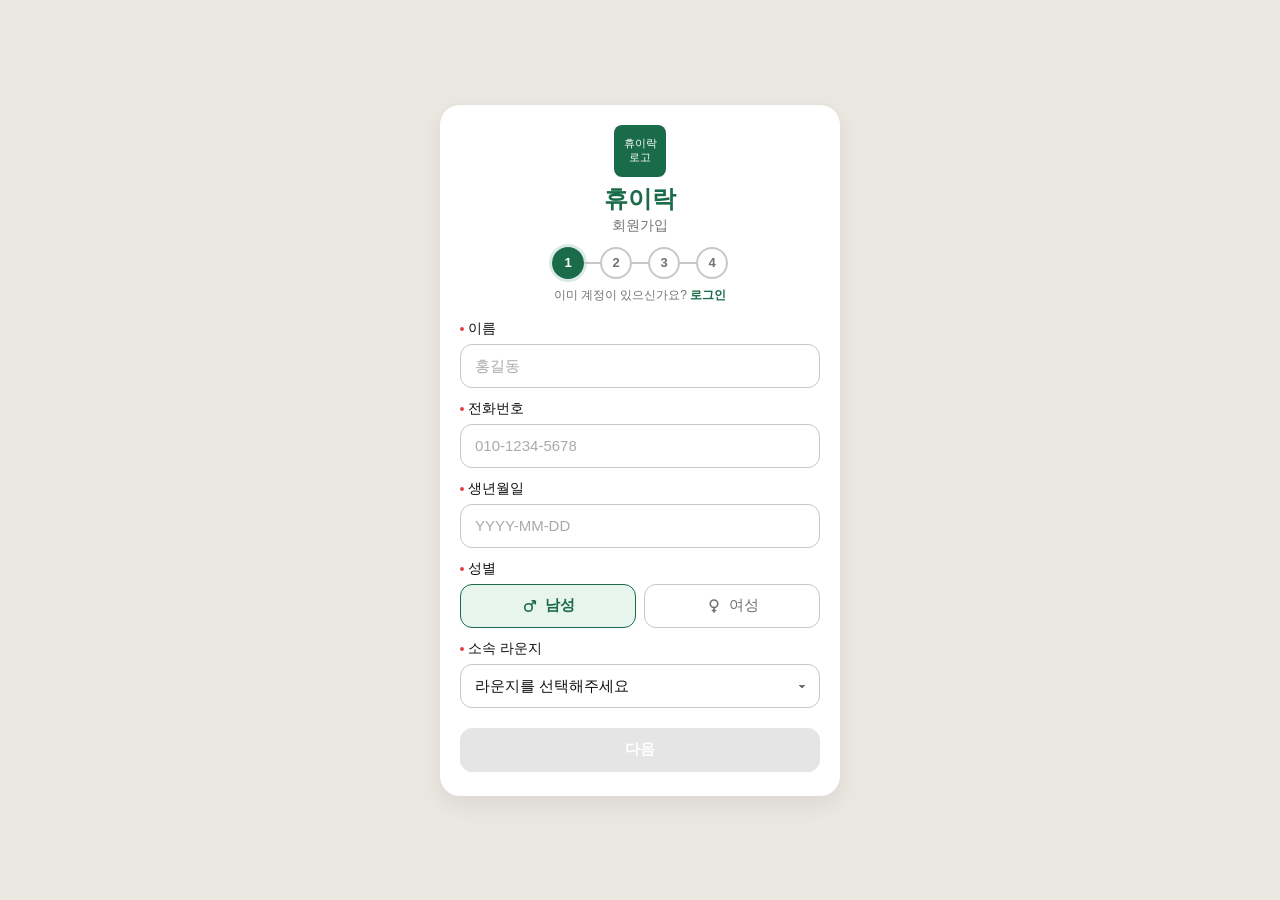
==== index.html @ cb71f847 "회원가입" ====
<!DOCTYPE html>
<html lang="ko">
<head>
<meta charset="UTF-8">
<meta name="viewport" content="width=device-width, initial-scale=1.0">
<title>휴이락 - 회원가입</title>
<link rel="stylesheet" href="style.css">
</head>
<body>

<div class="page">
  <div class="card">

    <!-- ===================== STEP 1 ===================== -->
    <section class="step" id="step-1" data-step="1">
      <header class="header">
        <div class="logo">휴이락<br>로고</div>
        <h1 class="title">휴이락</h1>
        <p class="subtitle">회원가입</p>

        <div class="stepper" role="list" aria-label="가입 진행 단계">
          <div class="stepper-node active" data-node="1" role="listitem">
            <span class="circle">1</span>
          </div>
          <div class="stepper-line"></div>
          <div class="stepper-node" data-node="2" role="listitem">
            <span class="circle">2</span>
          </div>
          <div class="stepper-line"></div>
          <div class="stepper-node" data-node="3" role="listitem">
            <span class="circle">3</span>
          </div>
          <div class="stepper-line"></div>
          <div class="stepper-node" data-node="4" role="listitem">
            <span class="circle">4</span>
          </div>
        </div>

        <p class="login-hint">이미 계정이 있으신가요? <a href="#" class="link">로그인</a></p>
      </header>

      <div class="body">
        <div class="field">
          <label class="field-label" for="input-name"><span class="dot"></span>이름</label>
          <input type="text" id="input-name" class="text-input" placeholder="홍길동" autocomplete="name">
          <p class="field-error" id="error-name" hidden>이름을 입력해주세요</p>
        </div>

        <div class="field">
          <label class="field-label" for="input-phone"><span class="dot"></span>전화번호</label>
          <input type="tel" id="input-phone" class="text-input" placeholder="010-1234-5678" inputmode="numeric" autocomplete="tel" maxlength="13">
          <p class="field-error" id="error-phone" hidden>올바른 전화번호를 입력해주세요</p>
        </div>

        <div class="field">
          <label class="field-label" for="input-birth"><span class="dot"></span>생년월일</label>
          <input type="text" id="input-birth" class="text-input" placeholder="YYYY-MM-DD" inputmode="numeric" autocomplete="bday" maxlength="10">
          <p class="field-error" id="error-birth" hidden>생년월일 8자리를 입력해주세요</p>
        </div>

        <div class="field">
          <label class="field-label"><span class="dot"></span>성별</label>
          <div class="gender-select" role="radiogroup" aria-label="성별">
            <button type="button" id="gender-male" class="gender-btn active" data-gender="male" role="radio" aria-checked="true">
              <svg class="gender-icon" viewBox="0 0 24 24" fill="none" stroke="currentColor" stroke-width="2.2"><circle cx="10" cy="14" r="5"/><path d="M19 5L13.5 10.5M19 5H14M19 5V10"/></svg>
              <span>남성</span>
            </button>
            <button type="button" id="gender-female" class="gender-btn" data-gender="female" role="radio" aria-checked="false">
              <svg class="gender-icon" viewBox="0 0 24 24" fill="none" stroke="currentColor" stroke-width="2.2"><circle cx="12" cy="9" r="5"/><path d="M12 14v7M9 18h6"/></svg>
              <span>여성</span>
            </button>
          </div>
        </div>

        <div class="field">
          <label class="field-label" for="input-lounge"><span class="dot"></span>소속 라운지</label>
          <div class="select-wrap">
            <select id="input-lounge" class="select-input">
              <option value="" selected disabled>라운지를 선택해주세요</option>
              <option value="gangnam">강남 라운지</option>
              <option value="hongdae">홍대 라운지</option>
              <option value="bundang">분당 라운지</option>
              <option value="none">소속 라운지 없음</option>
            </select>
            <span class="select-chevron" aria-hidden="true">▾</span>
          </div>
          <p class="field-error" id="error-lounge" hidden>라운지를 선택해주세요</p>
        </div>
      </div>

      <footer class="footer">
        <button type="button" class="btn btn-primary btn-full" id="next-1" disabled>다음</button>
      </footer>
    </section>

    <!-- ===================== STEP 2 ===================== -->
    <section class="step hidden" id="step-2" data-step="2">
      <header class="header">
        <div class="stepper" role="list" aria-label="가입 진행 단계">
          <div class="stepper-node done" data-node="1" role="listitem"><span class="circle check"><svg viewBox="0 0 24 24" fill="none" stroke="currentColor" stroke-width="3"><polyline points="20 6 9 17 4 12"/></svg></span></div>
          <div class="stepper-line done"></div>
          <div class="stepper-node active" data-node="2" role="listitem"><span class="circle">2</span></div>
          <div class="stepper-line"></div>
          <div class="stepper-node" data-node="3" role="listitem"><span class="circle">3</span></div>
          <div class="stepper-line"></div>
          <div class="stepper-node" data-node="4" role="listitem"><span class="circle">4</span></div>
        </div>
        <p class="hint-text">입력하면 더 정확한 운동을 추천받을 수 있어요.<br>나중에 수정할 수 있어요.</p>
      </header>

      <div class="body">
        <div class="row-2col">
          <div class="field">
            <label class="field-label" for="input-height">키</label>
            <div class="text-input dashed"><input type="number" id="input-height" placeholder="0" class="bare-input" inputmode="numeric"><span class="unit">cm</span></div>
          </div>
          <div class="field">
            <label class="field-label" for="input-weight">체중</label>
            <div class="text-input dashed"><input type="number" id="input-weight" placeholder="0" class="bare-input" inputmode="numeric"><span class="unit">kg</span></div>
          </div>
        </div>

        <div class="field">
          <label class="field-label">주요 불편 부위 <span class="muted-inline">(복수 선택)</span></label>
          <div class="pill-grid" id="trouble-select" role="group" aria-label="주요 불편 부위">
            <button type="button" class="pill" data-value="waist" aria-pressed="false">허리</button>
            <button type="button" class="pill" data-value="knee" aria-pressed="false">무릎</button>
            <button type="button" class="pill" data-value="shoulder" aria-pressed="false">어깨</button>
            <button type="button" class="pill" data-value="neck" aria-pressed="false">목</button>
            <button type="button" class="pill" data-value="ankle" aria-pressed="false">발목</button>
            <button type="button" class="pill" data-value="pelvis" aria-pressed="false">골반</button>
            <button type="button" class="pill" data-value="other" aria-pressed="false">그 외</button>
            <button type="button" class="pill" data-value="none" aria-pressed="false">없음</button>
          </div>
        </div>

        <div class="field">
          <label class="field-label">운동 경험</label>
          <div class="option-list" id="movement-select" role="radiogroup" aria-label="운동 경험">
            <button type="button" class="option-row active" data-value="almost-none" role="radio" aria-checked="true">
              <span class="radio-mark" aria-hidden="true"><svg viewBox="0 0 24 24" fill="none" stroke="currentColor" stroke-width="3"><polyline points="20 6 9 17 4 12"/></svg></span> 거의 없어요
            </button>
            <button type="button" class="option-row" data-value="sometime" role="radio" aria-checked="false">
              <span class="radio-dot" aria-hidden="true"></span> 가끔 해요 (월 1~2회)
            </button>
            <button type="button" class="option-row" data-value="regular" role="radio" aria-checked="false">
              <span class="radio-dot" aria-hidden="true"></span> 규칙적으로 해요
            </button>
          </div>
        </div>
      </div>

      <footer class="footer footer-split">
        <button type="button" class="btn btn-outline" id="back-2">이전</button>
        <button type="button" class="btn btn-primary btn-grow" id="next-2">다음</button>
      </footer>
      <p class="skip-link" id="skip-2">
        <span class="link">건너뛰기</span> <span class="muted">(나중에 입력)</span>
      </p>
    </section>

    <!-- ===================== STEP 3 ===================== -->
    <section class="step hidden" id="step-3" data-step="3">
      <header class="header">
        <div class="stepper" role="list" aria-label="가입 진행 단계">
          <div class="stepper-node done" data-node="1" role="listitem"><span class="circle check"><svg viewBox="0 0 24 24" fill="none" stroke="currentColor" stroke-width="3"><polyline points="20 6 9 17 4 12"/></svg></span></div>
          <div class="stepper-line done"></div>
          <div class="stepper-node done" data-node="2" role="listitem"><span class="circle check"><svg viewBox="0 0 24 24" fill="none" stroke="currentColor" stroke-width="3"><polyline points="20 6 9 17 4 12"/></svg></span></div>
          <div class="stepper-line done"></div>
          <div class="stepper-node active" data-node="3" role="listitem"><span class="circle">3</span></div>
          <div class="stepper-line"></div>
          <div class="stepper-node" data-node="4" role="listitem"><span class="circle">4</span></div>
        </div>
      </header>

      <div class="body">
        <div class="field">
          <label class="field-label">약관 동의</label>

          <div class="agree-box">
            <label class="agree-all">
              <input type="checkbox" id="agree-all">
              <span class="checkbox-square">
                <svg viewBox="0 0 24 24" fill="none" stroke="currentColor" stroke-width="3.5"><polyline points="20 6 9 17 4 12"/></svg>
              </span>
              <span class="agree-text">전체 동의하기</span>
            </label>

            <div class="agree-list">
              <label class="agree-row">
                <input type="checkbox" class="agree-required" id="agree-service">
                <span class="checkbox-square">
                  <svg viewBox="0 0 24 24" fill="none" stroke="currentColor" stroke-width="3.5"><polyline points="20 6 9 17 4 12"/></svg>
                </span>
                <span class="agree-text"><span class="tag-req">[필수]</span> 서비스 이용약관</span>
                <span class="chevron" aria-hidden="true">›</span>
              </label>

              <label class="agree-row">
                <input type="checkbox" class="agree-required" id="agree-privacy">
                <span class="checkbox-square">
                  <svg viewBox="0 0 24 24" fill="none" stroke="currentColor" stroke-width="3.5"><polyline points="20 6 9 17 4 12"/></svg>
                </span>
                <span class="agree-text"><span class="tag-req">[필수]</span> 개인정보 수집·이용 동의</span>
                <span class="chevron" aria-hidden="true">›</span>
              </label>

              <label class="agree-row">
                <input type="checkbox" class="agree-required" id="agree-sensitive">
                <span class="checkbox-square">
                  <svg viewBox="0 0 24 24" fill="none" stroke="currentColor" stroke-width="3.5"><polyline points="20 6 9 17 4 12"/></svg>
                </span>
                <span class="agree-text"><span class="tag-req">[필수]</span> 민감정보 처리 동의</span>
                <span class="chevron" aria-hidden="true">›</span>
              </label>

              <label class="agree-row">
                <input type="checkbox" id="agree-marketing">
                <span class="checkbox-square">
                  <svg viewBox="0 0 24 24" fill="none" stroke="currentColor" stroke-width="3.5"><polyline points="20 6 9 17 4 12"/></svg>
                </span>
                <span class="agree-text"><span class="tag-opt">[선택]</span> 마케팅 알림 수신 동의</span>
                <span class="chevron" aria-hidden="true">›</span>
              </label>
            </div>
          </div>
        </div>

        <div class="notice notice-warning">
          <p class="notice-title">민감정보 안내</p>
          <p class="notice-body">신체 정보·건강 기록은 서비스 제공 목적으로만 사용되며 제3자에게 제공되지 않습니다</p>
        </div>
      </div>

      <footer class="footer footer-split">
        <button type="button" class="btn btn-outline" id="back-3">이전</button>
        <button type="button" class="btn btn-primary btn-grow" id="next-3" disabled>다음</button>
      </footer>
    </section>

    <!-- ===================== STEP 4 ===================== -->
    <section class="step hidden" id="step-4" data-step="4">
      <header class="header">
        <div class="stepper" role="list" aria-label="가입 진행 단계">
          <div class="stepper-node done" data-node="1" role="listitem"><span class="circle check"><svg viewBox="0 0 24 24" fill="none" stroke="currentColor" stroke-width="3"><polyline points="20 6 9 17 4 12"/></svg></span></div>
          <div class="stepper-line done"></div>
          <div class="stepper-node done" data-node="2" role="listitem"><span class="circle check"><svg viewBox="0 0 24 24" fill="none" stroke="currentColor" stroke-width="3"><polyline points="20 6 9 17 4 12"/></svg></span></div>
          <div class="stepper-line done"></div>
          <div class="stepper-node done" data-node="3" role="listitem"><span class="circle check"><svg viewBox="0 0 24 24" fill="none" stroke="currentColor" stroke-width="3"><polyline points="20 6 9 17 4 12"/></svg></span></div>
          <div class="stepper-line done"></div>
          <div class="stepper-node done" data-node="4" role="listitem"><span class="circle check"><svg viewBox="0 0 24 24" fill="none" stroke="currentColor" stroke-width="3"><polyline points="20 6 9 17 4 12"/></svg></span></div>
        </div>
      </header>

      <div class="body body-center">
        <div class="complete-icon" aria-hidden="true">
          <svg viewBox="0 0 24 24" fill="none" stroke="currentColor" stroke-width="2.5"><polyline points="20 6 9 17 4 12"/></svg>
        </div>
        <h2 class="complete-title">가입이 완료됐어요!</h2>
        <p class="complete-sub"><span id="complete-name">OOO</span>님, 환영합니다<br>지금 바로 첫 체크를 시작해볼까요?</p>
      </div>

      <footer class="footer">
        <button type="button" class="btn btn-primary btn-full" id="finish">첫 체크 시작하기</button>
      </footer>
    </section>

  </div>
</div>

<script src="script.js"></script>
</body>
</html>
---- style.css ----
:root {
  --primary: #1a6b4a;
  --primary-dark: #14523a;
  --female: #d85c8a;
  --female-dark: #b8436e;
  --female-light: #fdf0f5;
  --secondary: #2e9e6e;
  --outline: #c7c7c7;
  --txt: #727272;
  --light: #e8f4ee;
  --secondary-bg: #f3f3ee;
  --warning-bg: rgba(251, 191, 36, 0.15);
  --warning-border: #fbbf24;
  --warning-txt: #9e750e;
  --error: #d64545;
  --page-bg: #f5f4f0;
  --card-bg: #f5f4f0;
  --radius-input: 12px;
  --radius-box: 12px;
}

* { box-sizing: border-box; }

body {
  margin: 0;
  font-family: 'Apple SD Gothic Neo', 'Malgun Gothic', 'Noto Sans KR', -apple-system, sans-serif;
  background: var(--page-bg);
  color: #111;
  -webkit-font-smoothing: antialiased;
}

/* 반응형 레이아웃 설정 */
.page {
  min-height: 100vh;
  display: flex;
  justify-content: center;
  align-items: center;
  padding: 16px;
}

.card {
  width: 100%;
  max-width: 400px;
  background: var(--card-bg);
  padding: 20px 20px 24px;
  border-radius: 20px;
  transition: all 0.2s ease;
}

@media (min-width: 480px) {
  :root {
    --card-bg: #ffffff;
    --page-bg: #eae8e1;
  }
  .card {
    box-shadow: 0 8px 24px rgba(0, 0, 0, 0.08);
  }
}

.hidden { display: none; }

.step {
  animation: step-in 0.25s ease;
}

@keyframes step-in {
  from { opacity: 0; transform: translateY(6px); }
  to { opacity: 1; transform: translateY(0); }
}

@media (prefers-reduced-motion: reduce) {
  .step { animation: none; }
}

/* ---------- Header 컴팩트 수정 ---------- */
.header {
  text-align: center;
  padding-top: 0;
}

.logo {
  width: 52px;
  height: 52px;
  margin: 0 auto;
  background: var(--primary);
  border-radius: 8px;
  color: #fff;
  font-size: 11px;
  line-height: 1.2;
  display: flex;
  align-items: center;
  justify-content: center;
}

.title {
  color: var(--primary);
  font-size: 24px;
  font-weight: 800;
  margin: 6px 0 2px;
}

.subtitle {
  color: var(--txt);
  font-size: 14px;
  margin: 0 0 12px;
}

.hint-text {
  color: var(--txt);
  font-size: 13px;
  line-height: 1.4;
  margin: 10px 0 0;
}

.login-hint {
  font-size: 12px;
  color: var(--txt);
  margin: 8px 0 0;
}

.link {
  color: var(--primary);
  text-decoration: none;
  font-weight: 600;
  cursor: pointer;
}

.link:hover { text-decoration: underline; }

/* ---------- Stepper ---------- */
.stepper {
  display: flex;
  align-items: center;
  justify-content: center;
  gap: 0;
}

.stepper-node {
  display: flex;
  align-items: center;
  justify-content: center;
}

.stepper-node .circle {
  width: 32px;
  height: 32px;
  border-radius: 50%;
  border: 2px solid var(--outline);
  color: var(--txt);
  display: inline-flex;
  align-items: center;
  justify-content: center;
  font-size: 13px;
  font-weight: 600;
  line-height: 1;
  background: var(--card-bg);
  transition: border-color 0.2s, background 0.2s, color 0.2s;
  box-sizing: border-box;
}

.stepper-node .circle svg {
  width: 15px;
  height: 15px;
  display: block;
}

.stepper-node.active .circle {
  border-color: var(--primary);
  outline: 3px solid rgba(26, 107, 74, 0.15);
  font-weight: 700;
  background: var(--primary);
  color: #fff;
}

.stepper-node.done .circle.check {
  background: var(--primary);
  border-color: var(--primary);
  color: #fff;
}

.stepper-line {
  width: 16px;
  height: 2px;
  background: var(--outline);
  transition: background 0.2s;
}

.stepper-line.done { background: var(--primary); }

/* ---------- Body / fields 컴팩트 수정 ---------- */
.body { padding-top: 16px; }

.field { margin-bottom: 12px; }

.field-label {
  display: flex;
  align-items: center;
  gap: 4px;
  font-size: 14px;
  color: #111;
  margin-bottom: 6px;
}

.dot {
  width: 4px;
  height: 4px;
  border-radius: 50%;
  background: #e04545;
  display: inline-block;
}

.muted-inline {
  font-size: 12px;
  color: var(--txt);
  font-weight: 400;
}

.field-error {
  color: var(--error);
  font-size: 12px;
  margin: 4px 2px 0;
}

.text-input {
  width: 100%;
  height: 44px;
  border: 1.5px solid var(--outline);
  border-radius: var(--radius-input);
  padding: 0 14px;
  font-size: 15px;
  background: #fff;
  color: #111;
  display: flex;
  align-items: center;
  transition: border-color 0.15s, border-style 0.15s;
}

input.text-input, .bare-input {
  outline: none;
  font-family: inherit;
}

input.text-input:focus-visible,
.select-input:focus-visible {
  border-color: var(--primary);
}

input.text-input::placeholder, .bare-input::placeholder {
  color: #aaa;
}

.text-input.dashed {
  border-style: dashed;
  border-width: 1.5px;
  border-color: var(--outline);
  justify-content: center;
  gap: 6px;
}

.text-input.dashed:focus-within,
.text-input.dashed.filled,
.text-input.dashed:has(input:not(:placeholder-shown)) {
  border-style: solid;
  border-color: #555;
  background: #fff;
}

.bare-input {
  border: none;
  width: 60px;
  text-align: right;
  font-size: 15px;
  background: transparent;
  -moz-appearance: textfield;
}
.bare-input::-webkit-outer-spin-button,
.bare-input::-webkit-inner-spin-button { -webkit-appearance: none; margin: 0; }

.unit { color: var(--txt); font-size: 15px; }

.row-2col {
  display: grid;
  grid-template-columns: 1fr 1fr;
  gap: 8px;
}

/* ---------- Gender ---------- */
.gender-select {
  display: grid;
  grid-template-columns: 1fr 1fr;
  gap: 8px;
}

.gender-btn {
  height: 44px;
  border-radius: var(--radius-input);
  border: 1.5px solid var(--outline);
  background: #fff;
  font-size: 15px;
  color: var(--txt);
  cursor: pointer;
  display: flex;
  align-items: center;
  justify-content: center;
  gap: 6px;
  transition: all 0.15s ease;
}

.gender-icon {
  width: 18px;
  height: 18px;
  stroke: var(--txt);
  transition: stroke 0.15s;
}

.gender-btn[data-gender="male"].active {
  border-color: var(--primary);
  background: var(--light);
  color: var(--primary);
  font-weight: 700;
}
.gender-btn[data-gender="male"].active .gender-icon {
  stroke: var(--primary);
}

.gender-btn[data-gender="female"].active {
  border-color: var(--female);
  background: var(--female-light);
  color: var(--female-dark);
  font-weight: 700;
}
.gender-btn[data-gender="female"].active .gender-icon {
  stroke: var(--female);
}

/* select */
.select-wrap { position: relative; }

.select-input {
  width: 100%;
  height: 44px;
  border: 1.5px solid var(--outline);
  border-radius: var(--radius-input);
  padding: 0 14px;
  font-size: 15px;
  color: var(--txt);
  background: #fff;
  appearance: none;
  font-family: inherit;
  transition: border-color 0.15s;
}

.select-input:valid { color: #111; }

.select-chevron {
  position: absolute;
  right: 14px;
  top: 50%;
  transform: translateY(-50%);
  color: var(--txt);
  pointer-events: none;
}

/* pills */
.pill-grid {
  display: flex;
  flex-wrap: wrap;
  gap: 6px;
}

.pill {
  flex: 1 1 calc(25% - 6px);
  min-width: 60px;
  padding: 8px 4px;
  border-radius: 170px;
  border: 1.5px solid var(--outline);
  background: #fff;
  color: var(--txt);
  font-size: 13px;
  cursor: pointer;
  text-align: center;
  transition: border-color 0.15s, background 0.15s, color 0.15s;
}

.pill.active {
  border-color: var(--primary);
  background: var(--light);
  color: var(--primary);
  font-weight: 600;
}

/* movement options */
.option-list {
  display: flex;
  flex-direction: column;
  gap: 8px;
}

.option-row {
  height: 38px;
  border-radius: 170px;
  border: 1.5px solid var(--outline);
  background: #fff;
  color: var(--txt);
  font-size: 13px;
  display: flex;
  align-items: center;
  gap: 8px;
  padding: 0 14px;
  cursor: pointer;
  transition: border-color 0.15s, background 0.15s, color 0.15s;
}

.option-row.active {
  border-color: var(--primary);
  background: var(--light);
  color: var(--primary);
  font-weight: 600;
}

.radio-dot {
  width: 16px;
  height: 16px;
  border-radius: 50%;
  border: 1.5px solid var(--outline);
  background: #fff;
  flex-shrink: 0;
}

.option-row.active .radio-dot {
  border-color: var(--primary);
  background: var(--primary);
}

.radio-mark {
  width: 16px;
  height: 16px;
  border-radius: 50%;
  background: var(--primary);
  color: #fff;
  display: flex;
  align-items: center;
  justify-content: center;
  flex-shrink: 0;
}

.radio-mark svg {
  width: 10px;
  height: 10px;
}

/* ---------- Agreement box ---------- */
.agree-box {
  background: #fff;
  border: 1px solid #e2e8f0;
  border-radius: var(--radius-box);
  overflow: hidden;
  box-shadow: 0 1px 3px rgba(0,0,0,0.03);
}

.agree-all {
  display: flex;
  align-items: center;
  gap: 10px;
  padding: 12px 14px;
  background: #fafafa;
  border-bottom: 1px solid #edf2f7;
  cursor: pointer;
}

.agree-all .agree-text {
  font-size: 15px;
  font-weight: 700;
  color: #111;
}

.agree-list {
  padding: 4px 0;
}

.agree-row {
  display: flex;
  align-items: center;
  gap: 10px;
  padding: 9px 14px;
  cursor: pointer;
  transition: background 0.15s;
}

.agree-row:hover {
  background: #fcfcfc;
}

.agree-row .agree-text {
  font-size: 13px;
  color: #4a5568;
  display: flex;
  align-items: center;
  gap: 4px;
}

.agree-all input, .agree-row input { display: none; }

.checkbox-square {
  width: 20px;
  height: 20px;
  border-radius: 5px;
  border: 1.5px solid #cbd5e0;
  background: #fff;
  flex-shrink: 0;
  display: flex;
  align-items: center;
  justify-content: center;
  transition: all 0.15s;
}

.checkbox-square svg {
  width: 12px;
  height: 12px;
  stroke: #fff;
  opacity: 0;
  transform: scale(0.6);
  transition: all 0.15s ease-in-out;
}

input:checked + .checkbox-square {
  border-color: var(--primary);
  background: var(--primary);
}

input:checked + .checkbox-square svg {
  opacity: 1;
  transform: scale(1);
}

.tag-req { color: var(--primary); font-weight: 600; }
.tag-opt { color: var(--txt); }

.chevron {
  margin-left: auto;
  color: #a0aec0;
  font-size: 16px;
}

/* ---------- Notices ---------- */
.notice {
  border-radius: var(--radius-box);
  padding: 12px 14px;
  margin-top: 12px;
  display: flex;
  gap: 8px;
}

.notice-warning {
  background: var(--warning-bg);
  border-left: 3px solid var(--warning-border);
  color: var(--warning-txt);
  flex-direction: column;
  gap: 4px;
}

.notice-title { font-weight: 700; font-size: 14px; margin: 0; }

.notice-body { font-size: 12.5px; line-height: 1.4; margin: 0; }

/* ---------- Buttons / footer ---------- */
.footer { margin-top: 20px; }

.footer-split {
  display: flex;
  gap: 8px;
}

.btn {
  height: 44px;
  border-radius: var(--radius-input);
  border: 1px solid var(--outline);
  background: #fff;
  font-size: 15px;
  font-weight: 600;
  color: #111;
  cursor: pointer;
  display: flex;
  align-items: center;
  justify-content: center;
  gap: 6px;
  transition: background 0.15s, border-color 0.15s, opacity 0.15s;
}

.btn:focus-visible {
  outline: 2px solid var(--primary);
  outline-offset: 2px;
}

.btn-full { width: 100%; }
.btn-grow { flex: 1; }

.btn-outline {
  flex: 0 0 90px;
  border: 1px solid var(--outline);
  color: var(--txt);
}

.btn-outline:hover { border-color: #a8a8a8; }

.btn-primary {
  border: 1px solid var(--primary);
  background: var(--primary);
  color: #fff;
}

.btn-primary:hover { background: var(--primary-dark); }

.btn:disabled {
  opacity: 0.45;
  cursor: not-allowed;
}

.btn-primary:disabled { background: var(--outline); border-color: var(--outline); }

.skip-link {
  text-align: center;
  font-size: 13px;
  margin-top: 12px;
  cursor: pointer;
}

.skip-link .muted { color: var(--txt); }

.muted { color: var(--txt); }

/* ---------- Step 4 ---------- */
.body-center {
  text-align: center;
  padding-top: 20px;
}

.complete-icon {
  width: 68px;
  height: 68px;
  border-radius: 50%;
  background: var(--light);
  color: var(--primary);
  display: flex;
  align-items: center;
  justify-content: center;
  margin: 0 auto 16px;
}

.complete-icon svg {
  width: 34px;
  height: 34px;
  stroke: var(--primary);
}

.complete-title {
  font-size: 20px;
  font-weight: 700;
  margin: 0 0 8px;
}

.complete-sub {
  font-size: 14px;
  color: #111;
  line-height: 1.5;
  margin: 0 0 16px;
}

@media (max-width: 420px) {
  .page { padding: 0; }
  .card { border-radius: 0; padding: 20px 16px 24px; }
}
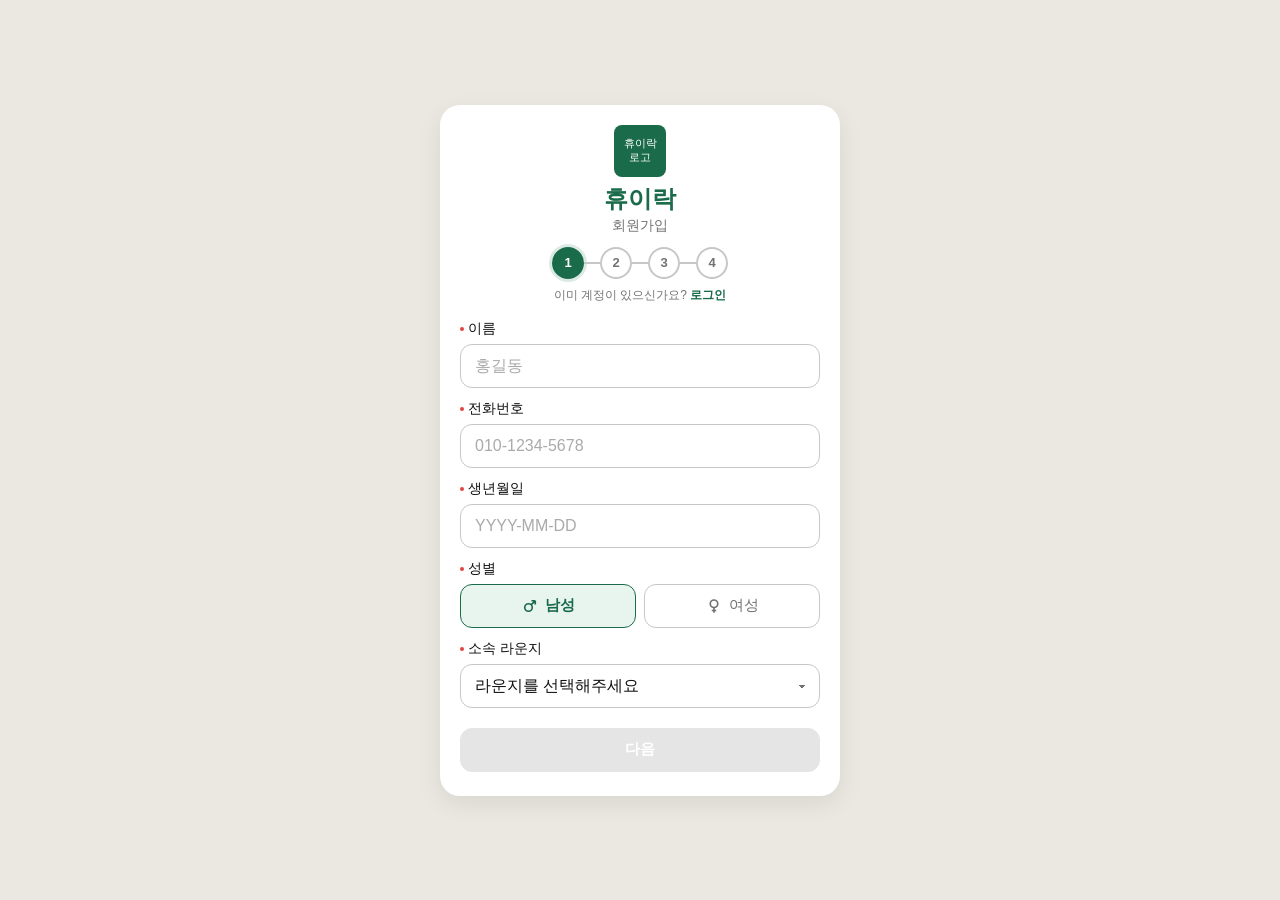
==== commit aaacb3b8: "확대 금지, 스크롤 제거, 드래그 금지" ====
--- a/index.html
+++ b/index.html
@@ -2,7 +2,7 @@
 <html lang="ko">
 <head>
 <meta charset="UTF-8">
-<meta name="viewport" content="width=device-width, initial-scale=1.0">
+<meta name="viewport" content="width=device-width, initial-scale=1.0, maximum-scale=1.0, user-scalable=no">
 <title>휴이락 - 회원가입</title>
 <link rel="stylesheet" href="style.css">
 </head>
--- a/style.css
+++ b/style.css
@@ -19,10 +19,32 @@
   --radius-box: 12px;
 }
 
-* { box-sizing: border-box; }
-
-body {
+* { 
+  box-sizing: border-box; 
+  /* 터치 시 확대 방지 및 텍스트 선택 방지 */
+  touch-action: manipulation;
+  -webkit-user-select: none;
+  -moz-user-select: none;
+  -ms-user-select: none;
+  user-select: none;
+  -webkit-touch-callout: none;
+}
+
+/* 입력 필드는 정상적으로 선택 및 타이핑 가능하도록 예외 처리 */
+input, select, textarea {
+  -webkit-user-select: text;
+  -moz-user-select: text;
+  -ms-user-select: text;
+  user-select: text;
+}
+
+html, body {
   margin: 0;
+  padding: 0;
+  width: 100%;
+  height: 100%;
+  height: 100dvh;
+  overflow: hidden; /* 페이지 전체 스크롤 차단 */
   font-family: 'Apple SD Gothic Neo', 'Malgun Gothic', 'Noto Sans KR', -apple-system, sans-serif;
   background: var(--page-bg);
   color: #111;
@@ -31,11 +53,14 @@
 
 /* 반응형 레이아웃 설정 */
 .page {
-  min-height: 100vh;
+  width: 100%;
+  height: 100%;
+  height: 100dvh;
   display: flex;
   justify-content: center;
   align-items: center;
   padding: 16px;
+  overflow: hidden;
 }
 
 .card {
@@ -72,7 +97,7 @@
   .step { animation: none; }
 }
 
-/* ---------- Header 컴팩트 수정 ---------- */
+/* ---------- Header ---------- */
 .header {
   text-align: center;
   padding-top: 0;
@@ -187,7 +212,7 @@
 
 .stepper-line.done { background: var(--primary); }
 
-/* ---------- Body / fields 컴팩트 수정 ---------- */
+/* ---------- Body / fields ---------- */
 .body { padding-top: 16px; }
 
 .field { margin-bottom: 12px; }
@@ -227,7 +252,7 @@
   border: 1.5px solid var(--outline);
   border-radius: var(--radius-input);
   padding: 0 14px;
-  font-size: 15px;
+  font-size: 16px; /* iOS 자동 확대 방지를 위해 16px 고정 */
   background: #fff;
   color: #111;
   display: flex;
@@ -238,6 +263,7 @@
 input.text-input, .bare-input {
   outline: none;
   font-family: inherit;
+  font-size: 16px; /* iOS 자동 확대 방지 */
 }
 
 input.text-input:focus-visible,
@@ -269,7 +295,6 @@
   border: none;
   width: 60px;
   text-align: right;
-  font-size: 15px;
   background: transparent;
   -moz-appearance: textfield;
 }
@@ -342,7 +367,7 @@
   border: 1.5px solid var(--outline);
   border-radius: var(--radius-input);
   padding: 0 14px;
-  font-size: 15px;
+  font-size: 16px; /* iOS 자동 확대 방지 */
   color: var(--txt);
   background: #fff;
   appearance: none;
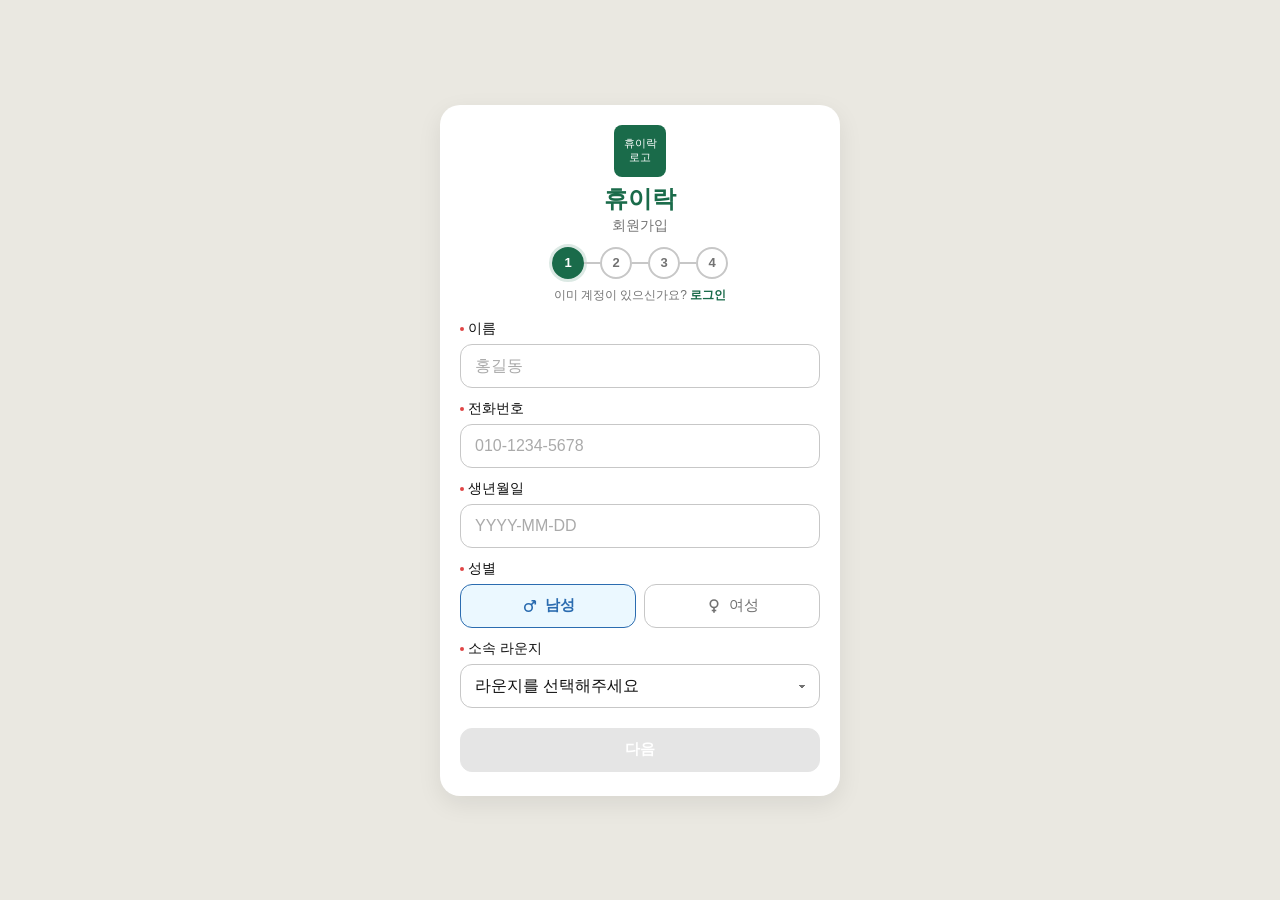
==== commit 7ade0b0c: "로그인 회원가입 완성, 메인페이지 데모" ====
--- a/index.html
+++ b/index.html
@@ -3,15 +3,761 @@
 <head>
 <meta charset="UTF-8">
 <meta name="viewport" content="width=device-width, initial-scale=1.0, maximum-scale=1.0, user-scalable=no">
-<title>휴이락 - 회원가입</title>
-<link rel="stylesheet" href="style.css">
+<title>휴이락</title>
+<style>
+/* ============================================================
+   Design tokens
+   ============================================================ */
+:root {
+  /* colors */
+  --primary: #1a6b4a;
+  --primary-dark: #14523a;
+  --primary-rgb: 26, 107, 74;
+  --male: #2b6cb0;
+  --male-light: #ebf8ff;
+  --female: #d85c8a;
+  --female-dark: #b8436e;
+  --female-light: #fdf0f5;
+  --secondary: #2e9e6e;
+  --outline: #c7c7c7;
+  --txt: #727272;
+  --light: #e8f4ee;
+  --secondary-bg: #f3f3ee;
+  --warning-bg: rgba(251, 191, 36, 0.15);
+  --warning-border: #fbbf24;
+  --warning-txt: #9e750e;
+  --error: #d64545;
+  --page-bg: #f5f4f0;
+  --card-bg: #f5f4f0;
+
+  /* radius */
+  --radius-input: 12px;
+  --radius-box: 12px;
+  --radius-full: 170px;
+
+  /* control sizing */
+  --control-h: 44px;
+  --border-w: 1.5px;
+
+  /* type scale (only sizes reused 2+ times get a token) */
+  --font-xs: 12px;
+  --font-sm: 13px;
+  --font-base: 14px;
+  --font-md: 15px;
+  --font-lg: 16px;
+
+  /* motion */
+  --transition-fast: 0.15s ease;
+  --transition-med: 0.2s ease;
+}
+
+* {
+  box-sizing: border-box;
+  touch-action: manipulation;
+  -webkit-user-select: none;
+  -moz-user-select: none;
+  -ms-user-select: none;
+  user-select: none;
+  -webkit-touch-callout: none;
+}
+
+input, select, textarea {
+  -webkit-user-select: text;
+  -moz-user-select: text;
+  -ms-user-select: text;
+  user-select: text;
+}
+
+html, body {
+  margin: 0;
+  padding: 0;
+  width: 100%;
+  height: 100%;
+  height: 100dvh;
+  overflow: hidden;
+  font-family: 'Apple SD Gothic Neo', 'Malgun Gothic', 'Noto Sans KR', -apple-system, sans-serif;
+  background: var(--page-bg);
+  color: #111;
+  -webkit-font-smoothing: antialiased;
+}
+
+.page {
+  width: 100%;
+  height: 100%;
+  height: 100dvh;
+  display: flex;
+  justify-content: center;
+  align-items: center;
+  padding: 16px;
+  overflow: hidden;
+}
+
+.card {
+  width: 100%;
+  max-width: 400px;
+  background: var(--card-bg);
+  padding: 20px 20px 24px;
+  border-radius: 20px;
+  transition: all var(--transition-med);
+}
+
+@media (min-width: 480px) {
+  :root {
+    --card-bg: #ffffff;
+    --page-bg: #eae8e1;
+  }
+  .card {
+    box-shadow: 0 8px 24px rgba(0, 0, 0, 0.08);
+  }
+}
+
+.hidden { display: none; }
+
+.step {
+  animation: step-in 0.25s ease;
+}
+
+@keyframes step-in {
+  from { opacity: 0; transform: translateY(6px); }
+  to { opacity: 1; transform: translateY(0); }
+}
+
+@media (prefers-reduced-motion: reduce) {
+  .step { animation: none; }
+}
+
+/* ---------- Header ---------- */
+.header {
+  text-align: center;
+  padding-top: 0;
+}
+
+.logo {
+  width: 52px;
+  height: 52px;
+  margin: 0 auto;
+  background: var(--primary);
+  border-radius: 8px;
+  color: #fff;
+  font-size: 11px;
+  line-height: 1.2;
+  display: flex;
+  align-items: center;
+  justify-content: center;
+}
+
+.title {
+  color: var(--primary);
+  font-size: 24px;
+  font-weight: 800;
+  margin: 6px 0 2px;
+}
+
+.subtitle {
+  color: var(--txt);
+  font-size: var(--font-base);
+  margin: 0 0 12px;
+}
+
+.hint-text {
+  color: var(--txt);
+  font-size: var(--font-sm);
+  line-height: 1.4;
+  margin: 10px 0 0;
+}
+
+.login-hint {
+  font-size: var(--font-xs);
+  color: var(--txt);
+  margin: 8px 0 0;
+}
+
+.link {
+  color: var(--primary);
+  text-decoration: none;
+  font-weight: 600;
+  cursor: pointer;
+}
+
+.link:hover { text-decoration: underline; }
+
+/* ---------- Stepper ---------- */
+.stepper {
+  display: flex;
+  align-items: center;
+  justify-content: center;
+  gap: 0;
+}
+
+.stepper-node {
+  display: flex;
+  align-items: center;
+  justify-content: center;
+}
+
+.stepper-node .circle {
+  width: 32px;
+  height: 32px;
+  border-radius: 50%;
+  border: 2px solid var(--outline);
+  color: var(--txt);
+  display: inline-flex;
+  align-items: center;
+  justify-content: center;
+  font-size: var(--font-sm);
+  font-weight: 600;
+  line-height: 1;
+  background: var(--card-bg);
+  transition: border-color var(--transition-med), background var(--transition-med), color var(--transition-med);
+  box-sizing: border-box;
+}
+
+.stepper-node .circle svg {
+  width: 15px;
+  height: 15px;
+  display: block;
+}
+
+.stepper-node.active .circle {
+  border-color: var(--primary);
+  outline: 3px solid rgba(var(--primary-rgb), 0.15);
+  font-weight: 700;
+  background: var(--primary);
+  color: #fff;
+}
+
+.stepper-node.done .circle.check {
+  background: var(--primary);
+  border-color: var(--primary);
+  color: #fff;
+}
+
+.stepper-line {
+  width: 16px;
+  height: 2px;
+  background: var(--outline);
+  transition: background var(--transition-med);
+}
+
+.stepper-line.done { background: var(--primary); }
+
+/* ---------- Body / fields ---------- */
+.body { padding-top: 16px; }
+
+.field { margin-bottom: 12px; }
+
+.field-label {
+  display: flex;
+  align-items: center;
+  gap: 4px;
+  font-size: var(--font-base);
+  color: #111;
+  margin-bottom: 6px;
+}
+
+.dot {
+  width: 4px;
+  height: 4px;
+  border-radius: 50%;
+  background: #e04545;
+  display: inline-block;
+}
+
+.muted-inline {
+  font-size: var(--font-xs);
+  color: var(--txt);
+  font-weight: 400;
+}
+
+.field-error {
+  color: var(--error);
+  font-size: var(--font-xs);
+  margin: 4px 2px 0;
+}
+
+.text-input {
+  width: 100%;
+  height: var(--control-h);
+  border: var(--border-w) solid var(--outline);
+  border-radius: var(--radius-input);
+  padding: 0 14px;
+  font-size: var(--font-lg);
+  background: #fff;
+  color: #111;
+  display: flex;
+  align-items: center;
+  transition: border-color var(--transition-fast), border-style var(--transition-fast);
+}
+
+input.text-input, .bare-input {
+  outline: none;
+  font-family: inherit;
+  font-size: var(--font-lg);
+}
+
+input.text-input:focus-visible,
+.select-input:focus-visible {
+  border-color: var(--primary);
+}
+
+input.text-input::placeholder, .bare-input::placeholder {
+  color: #aaa;
+}
+
+.text-input.dashed {
+  border-style: dashed;
+  border-width: var(--border-w);
+  border-color: var(--outline);
+  justify-content: center;
+  gap: 6px;
+}
+
+.text-input.dashed:focus-within,
+.text-input.dashed.filled,
+.text-input.dashed:has(input:not(:placeholder-shown)) {
+  border-style: solid;
+  border-color: #555;
+  background: #fff;
+}
+
+.bare-input {
+  border: none;
+  width: 60px;
+  text-align: right;
+  background: transparent;
+  -moz-appearance: textfield;
+  appearance: textfield;
+}
+.bare-input::-webkit-outer-spin-button,
+.bare-input::-webkit-inner-spin-button { -webkit-appearance: none; margin: 0; }
+
+.unit { color: var(--txt); font-size: var(--font-md); }
+
+.row-2col {
+  display: grid;
+  grid-template-columns: 1fr 1fr;
+  gap: 8px;
+}
+
+/* ---------- Gender ---------- */
+.gender-select {
+  display: grid;
+  grid-template-columns: 1fr 1fr;
+  gap: 8px;
+}
+
+.gender-btn {
+  height: var(--control-h);
+  border-radius: var(--radius-input);
+  border: var(--border-w) solid var(--outline);
+  background: #fff;
+  font-size: var(--font-md);
+  color: var(--txt);
+  cursor: pointer;
+  display: flex;
+  align-items: center;
+  justify-content: center;
+  gap: 6px;
+  transition: all var(--transition-fast);
+}
+
+.gender-icon {
+  width: 18px;
+  height: 18px;
+  stroke: var(--txt);
+  transition: stroke var(--transition-fast);
+}
+
+.gender-btn[data-gender="male"].active {
+  border-color: var(--male);
+  background: var(--male-light);
+  color: var(--male);
+  font-weight: 700;
+}
+
+.gender-btn[data-gender="male"].active .gender-icon {
+  stroke: var(--male);
+}
+
+.gender-btn[data-gender="female"].active {
+  border-color: var(--female);
+  background: var(--female-light);
+  color: var(--female-dark);
+  font-weight: 700;
+}
+.gender-btn[data-gender="female"].active .gender-icon {
+  stroke: var(--female);
+}
+
+/* ---------- Select ---------- */
+.select-wrap { position: relative; }
+
+.select-input {
+  width: 100%;
+  height: var(--control-h);
+  border: var(--border-w) solid var(--outline);
+  border-radius: var(--radius-input);
+  padding: 0 14px;
+  font-size: var(--font-lg);
+  color: var(--txt);
+  background: #fff;
+  appearance: none;
+  font-family: inherit;
+  transition: border-color var(--transition-fast);
+}
+
+.select-input:valid { color: #111; }
+
+.select-chevron {
+  position: absolute;
+  right: 14px;
+  top: 50%;
+  transform: translateY(-50%);
+  color: var(--txt);
+  pointer-events: none;
+}
+
+/* ---------- Pills ---------- */
+.pill-grid {
+  display: flex;
+  flex-wrap: wrap;
+  gap: 6px;
+}
+
+.pill {
+  flex: 1 1 calc(25% - 6px);
+  min-width: 60px;
+  padding: 8px 4px;
+  border-radius: var(--radius-full);
+  border: var(--border-w) solid var(--outline);
+  background: #fff;
+  color: var(--txt);
+  font-size: var(--font-sm);
+  cursor: pointer;
+  text-align: center;
+  transition: border-color var(--transition-fast), background var(--transition-fast), color var(--transition-fast);
+}
+
+/* ---------- Movement options ---------- */
+.option-list {
+  display: flex;
+  flex-direction: column;
+  gap: 8px;
+}
+
+.option-row {
+  height: 38px;
+  border-radius: var(--radius-full);
+  border: var(--border-w) solid var(--outline);
+  background: #fff;
+  color: var(--txt);
+  font-size: var(--font-sm);
+  display: flex;
+  align-items: center;
+  gap: 8px;
+  padding: 0 14px;
+  cursor: pointer;
+  transition: border-color var(--transition-fast), background var(--transition-fast), color var(--transition-fast);
+}
+
+/* shared "selected" look for pills and movement rows */
+.pill.active,
+.option-row.active {
+  border-color: var(--primary);
+  background: var(--light);
+  color: var(--primary);
+  font-weight: 600;
+}
+
+.radio-dot {
+  width: 16px;
+  height: 16px;
+  border-radius: 50%;
+  border: var(--border-w) solid var(--outline);
+  background: #fff;
+  flex-shrink: 0;
+}
+
+.option-row.active .radio-dot {
+  border-color: var(--primary);
+  background: var(--primary);
+}
+
+.radio-mark {
+  width: 16px;
+  height: 16px;
+  border-radius: 50%;
+  background: var(--primary);
+  color: #fff;
+  display: flex;
+  align-items: center;
+  justify-content: center;
+  flex-shrink: 0;
+}
+
+.radio-mark svg {
+  width: 10px;
+  height: 10px;
+}
+
+/* ---------- Agreement box ---------- */
+.agree-box {
+  background: #fff;
+  border: 1px solid #e2e8f0;
+  border-radius: var(--radius-box);
+  overflow: hidden;
+  box-shadow: 0 1px 3px rgba(0, 0, 0, 0.03);
+}
+
+.agree-all {
+  display: flex;
+  align-items: center;
+  gap: 10px;
+  padding: 12px 14px;
+  background: #fafafa;
+  border-bottom: 1px solid #edf2f7;
+  cursor: pointer;
+}
+
+.agree-all .agree-text {
+  font-size: var(--font-md);
+  font-weight: 700;
+  color: #111;
+}
+
+.agree-list {
+  padding: 4px 0;
+}
+
+.agree-row {
+  display: flex;
+  align-items: center;
+  gap: 10px;
+  padding: 9px 14px;
+  cursor: pointer;
+  transition: background var(--transition-fast);
+}
+
+.agree-row:hover {
+  background: #fcfcfc;
+}
+
+.agree-row .agree-text {
+  font-size: var(--font-sm);
+  color: #4a5568;
+  display: flex;
+  align-items: center;
+  gap: 4px;
+}
+
+.agree-all input, .agree-row input { display: none; }
+
+.checkbox-square {
+  width: 20px;
+  height: 20px;
+  border-radius: 5px;
+  border: var(--border-w) solid #cbd5e0;
+  background: #fff;
+  flex-shrink: 0;
+  display: flex;
+  align-items: center;
+  justify-content: center;
+  transition: all var(--transition-fast);
+}
+
+.checkbox-square svg {
+  width: 12px;
+  height: 12px;
+  stroke: #fff;
+  opacity: 0;
+  transform: scale(0.6);
+  transition: all 0.15s ease-in-out;
+}
+
+input:checked + .checkbox-square {
+  border-color: var(--primary);
+  background: var(--primary);
+}
+
+input:checked + .checkbox-square svg {
+  opacity: 1;
+  transform: scale(1);
+}
+
+.tag-req { color: var(--primary); font-weight: 600; }
+.tag-opt { color: var(--txt); }
+
+.chevron {
+  margin-left: auto;
+  color: #a0aec0;
+  font-size: var(--font-lg);
+}
+
+/* ---------- Notices ---------- */
+.notice {
+  border-radius: var(--radius-box);
+  padding: 12px 14px;
+  margin-top: 12px;
+  display: flex;
+  gap: 8px;
+}
+
+.notice-warning {
+  background: var(--warning-bg);
+  border-left: 3px solid var(--warning-border);
+  color: var(--warning-txt);
+  flex-direction: column;
+  gap: 4px;
+}
+
+.notice-title { font-weight: 700; font-size: var(--font-base); margin: 0; }
+
+.notice-body { font-size: 12.5px; line-height: 1.4; margin: 0; }
+
+/* ---------- Buttons / footer ---------- */
+.footer { margin-top: 20px; }
+
+.footer-split {
+  display: flex;
+  gap: 8px;
+}
+
+.btn {
+  height: var(--control-h);
+  border-radius: var(--radius-input);
+  border: 1px solid var(--outline);
+  background: #fff;
+  font-size: var(--font-md);
+  font-weight: 600;
+  color: #111;
+  cursor: pointer;
+  display: flex;
+  align-items: center;
+  justify-content: center;
+  gap: 6px;
+  transition: background var(--transition-fast), border-color var(--transition-fast), opacity var(--transition-fast);
+}
+
+.btn:focus-visible {
+  outline: 2px solid var(--primary);
+  outline-offset: 2px;
+}
+
+.btn-full { width: 100%; }
+.btn-grow { flex: 1; }
+
+.btn-outline {
+  flex: 0 0 90px;
+  border: 1px solid var(--outline);
+  color: var(--txt);
+}
+
+.btn-outline:hover { border-color: #a8a8a8; }
+
+.btn-primary {
+  border: 1px solid var(--primary);
+  background: var(--primary);
+  color: #fff;
+}
+
+.btn-primary:hover { background: var(--primary-dark); }
+
+.btn:disabled {
+  opacity: 0.45;
+  cursor: not-allowed;
+}
+
+.btn-primary:disabled { background: var(--outline); border-color: var(--outline); }
+
+.skip-link {
+  text-align: center;
+  font-size: var(--font-sm);
+  margin-top: 12px;
+  cursor: pointer;
+}
+
+.skip-link .muted { color: var(--txt); }
+
+.muted { color: var(--txt); }
+
+/* ---------- Step 4 (complete) ---------- */
+.body-center {
+  text-align: center;
+  padding-top: 20px;
+}
+
+.complete-icon {
+  width: 68px;
+  height: 68px;
+  border-radius: 50%;
+  background: var(--light);
+  color: var(--primary);
+  display: flex;
+  align-items: center;
+  justify-content: center;
+  margin: 0 auto 16px;
+}
+
+.complete-icon svg {
+  width: 34px;
+  height: 34px;
+  stroke: var(--primary);
+}
+
+.complete-title {
+  font-size: 20px;
+  font-weight: 700;
+  margin: 0 0 8px;
+}
+
+.complete-sub {
+  font-size: var(--font-base);
+  color: #111;
+  line-height: 1.5;
+  margin: 0 0 16px;
+}
+
+@media (max-width: 420px) {
+  .page { padding: 0; }
+  .card { border-radius: 0; padding: 20px 16px 24px; }
+}
+</style>
 </head>
 <body>
 
+
 <div class="page">
   <div class="card">
 
-    <!-- ===================== STEP 1 ===================== -->
+    <!-- LOGIN STEP -->
+    <section class="step hidden" id="login-step">
+      <header class="header">
+        <div class="logo">휴이락<br>로고</div>
+        <h1 class="title">휴이락</h1>
+        <p class="subtitle">로그인</p>
+        <p class="login-hint">계정이 없으신가요? <a href="#" class="link" id="go-signup">회원가입</a></p>
+      </header>
+
+      <div class="body">
+        <div class="field">
+          <label class="field-label" for="login-name"><span class="dot"></span>이름</label>
+          <input type="text" id="login-name" class="text-input" placeholder="홍길동" autocomplete="name">
+          <p class="field-error" id="error-login-name" hidden>이름을 입력해주세요</p>
+        </div>
+
+        <div class="field">
+          <label class="field-label" for="login-phone"><span class="dot"></span>전화번호</label>
+          <input type="tel" id="login-phone" class="text-input" placeholder="010-1234-5678" inputmode="numeric" autocomplete="tel" maxlength="13">
+          <p class="field-error" id="error-login-phone" hidden>올바른 전화번호를 입력해주세요</p>
+        </div>
+      </div>
+
+      <footer class="footer">
+        <button type="button" class="btn btn-primary btn-full" id="btn-login" disabled>로그인</button>
+      </footer>
+    </section>
+
+    <!-- STEP 1 -->
     <section class="step" id="step-1" data-step="1">
       <header class="header">
         <div class="logo">휴이락<br>로고</div>
@@ -36,7 +782,7 @@
           </div>
         </div>
 
-        <p class="login-hint">이미 계정이 있으신가요? <a href="#" class="link">로그인</a></p>
+        <p class="login-hint">이미 계정이 있으신가요? <a href="#" class="link" id="go-login">로그인</a></p>
       </header>
 
       <div class="body">
@@ -93,7 +839,7 @@
       </footer>
     </section>
 
-    <!-- ===================== STEP 2 ===================== -->
+    <!-- STEP 2 -->
     <section class="step hidden" id="step-2" data-step="2">
       <header class="header">
         <div class="stepper" role="list" aria-label="가입 진행 단계">
@@ -159,7 +905,7 @@
       </p>
     </section>
 
-    <!-- ===================== STEP 3 ===================== -->
+    <!-- STEP 3 -->
     <section class="step hidden" id="step-3" data-step="3">
       <header class="header">
         <div class="stepper" role="list" aria-label="가입 진행 단계">
@@ -238,7 +984,7 @@
       </footer>
     </section>
 
-    <!-- ===================== STEP 4 ===================== -->
+    <!-- STEP 4 -->
     <section class="step hidden" id="step-4" data-step="4">
       <header class="header">
         <div class="stepper" role="list" aria-label="가입 진행 단계">
@@ -256,7 +1002,7 @@
         <div class="complete-icon" aria-hidden="true">
           <svg viewBox="0 0 24 24" fill="none" stroke="currentColor" stroke-width="2.5"><polyline points="20 6 9 17 4 12"/></svg>
         </div>
-        <h2 class="complete-title">가입이 완료됐어요!</h2>
+        <h2 class="complete-title" id="complete-title-text">가입이 완료됐어요!</h2>
         <p class="complete-sub"><span id="complete-name">OOO</span>님, 환영합니다<br>지금 바로 첫 체크를 시작해볼까요?</p>
       </div>
 
@@ -268,6 +1014,249 @@
   </div>
 </div>
 
-<script src="script.js"></script>
+<script>
+(function () {
+  const state = {
+    step: 1,
+    gender: 'male',
+    trouble: new Set(),
+    movement: 'almost-none',
+  };
+
+  const steps = document.querySelectorAll('.step[data-step]');
+
+  function goToStep(n) {
+    state.step = n;
+    steps.forEach(s => s.classList.toggle('hidden', Number(s.dataset.step) !== n));
+    window.scrollTo({ top: 0, behavior: 'smooth' });
+  }
+
+  /* ---------- 공용: 전화번호 / 생년월일 자동 하이픈 ---------- */
+  function formatPhone(value) {
+    const numbers = value.replace(/\D/g, '').slice(0, 11);
+    if (numbers.length <= 3) return numbers;
+    if (numbers.length <= 7) return `${numbers.slice(0, 3)}-${numbers.slice(3)}`;
+    return `${numbers.slice(0, 3)}-${numbers.slice(3, 7)}-${numbers.slice(7)}`;
+  }
+
+  function formatBirth(value) {
+    const numbers = value.replace(/\D/g, '').slice(0, 8);
+    if (numbers.length < 5) return numbers;
+    if (numbers.length < 7) return `${numbers.slice(0, 4)}-${numbers.slice(4)}`;
+    return `${numbers.slice(0, 4)}-${numbers.slice(4, 6)}-${numbers.slice(6)}`;
+  }
+
+  function isValidPhone(value) {
+    return /^01[016789]-\d{3,4}-\d{4}$/.test(value);
+  }
+
+  function isValidBirth(value) {
+    if (!/^\d{4}-\d{2}-\d{2}$/.test(value)) return false;
+    const [y, m, d] = value.split('-').map(Number);
+    if (m < 1 || m > 12) return false;
+    const daysInMonth = new Date(y, m, 0).getDate();
+    if (d < 1 || d > daysInMonth) return false;
+    return y >= 1900 && y <= new Date().getFullYear();
+  }
+
+  function showError(id, show) {
+    const el = document.getElementById(id);
+    if (el) el.hidden = !show;
+  }
+
+  const CHECK_ICON = '<svg viewBox="0 0 24 24" fill="none" stroke="currentColor" stroke-width="3"><polyline points="20 6 9 17 4 12"/></svg>';
+
+  /* ================= 로그인 ================= */
+  const loginStep = document.getElementById('login-step');
+  const step1 = document.getElementById('step-1');
+  const step4 = document.getElementById('step-4');
+
+  const goLoginBtn = document.getElementById('go-login');
+  const goSignupBtn = document.getElementById('go-signup');
+
+  const loginName = document.getElementById('login-name');
+  const loginPhone = document.getElementById('login-phone');
+  const btnLogin = document.getElementById('btn-login');
+
+  const completeName = document.getElementById('complete-name');
+  const completeTitleText = document.getElementById('complete-title-text');
+
+  function validateLogin() {
+    const isNameValid = loginName.value.trim().length > 0;
+    const phoneDigits = loginPhone.value.replace(/\D/g, '');
+    const isPhoneValid = phoneDigits.length >= 10 && phoneDigits.length <= 11;
+    btnLogin.disabled = !(isNameValid && isPhoneValid);
+  }
+
+  goLoginBtn.addEventListener('click', (e) => {
+    e.preventDefault();
+    step1.classList.add('hidden');
+    loginStep.classList.remove('hidden');
+  });
+
+  goSignupBtn.addEventListener('click', (e) => {
+    e.preventDefault();
+    loginStep.classList.add('hidden');
+    step1.classList.remove('hidden');
+  });
+
+  loginName.addEventListener('input', validateLogin);
+  loginPhone.addEventListener('input', (e) => {
+    e.target.value = formatPhone(e.target.value);
+    validateLogin();
+  });
+
+  btnLogin.addEventListener('click', () => {
+    completeName.textContent = loginName.value.trim();
+    completeTitleText.textContent = '로그인이 완료됐어요!';
+    loginStep.classList.add('hidden');
+    step4.classList.remove('hidden');
+  });
+
+  /* ================= STEP 1: 기본 정보 ================= */
+  const nameInput = document.getElementById('input-name');
+  const phoneInput = document.getElementById('input-phone');
+  const birthInput = document.getElementById('input-birth');
+  const loungeInput = document.getElementById('input-lounge');
+  const next1 = document.getElementById('next-1');
+
+  function validateStep1() {
+    const nameOk = nameInput.value.trim().length > 0;
+    const phoneOk = isValidPhone(phoneInput.value.trim());
+    const birthOk = isValidBirth(birthInput.value.trim());
+    const loungeOk = !!loungeInput.value;
+
+    showError('error-name', nameInput.value.length > 0 && !nameOk);
+    showError('error-phone', phoneInput.value.length > 0 && !phoneOk);
+    showError('error-birth', birthInput.value.length > 0 && !birthOk);
+
+    next1.disabled = !(nameOk && phoneOk && birthOk && loungeOk);
+    return !next1.disabled;
+  }
+
+  phoneInput.addEventListener('input', () => {
+    phoneInput.value = formatPhone(phoneInput.value);
+    validateStep1();
+  });
+
+  birthInput.addEventListener('input', () => {
+    birthInput.value = formatBirth(birthInput.value);
+    validateStep1();
+  });
+
+  nameInput.addEventListener('input', validateStep1);
+  loungeInput.addEventListener('change', validateStep1);
+
+  next1.addEventListener('click', () => {
+    if (validateStep1()) goToStep(2);
+  });
+
+  /* ---------- 성별 ---------- */
+  document.querySelectorAll('.gender-btn').forEach(btn => {
+    btn.addEventListener('click', () => {
+      document.querySelectorAll('.gender-btn').forEach(b => {
+        b.classList.remove('active');
+        b.setAttribute('aria-checked', 'false');
+      });
+      btn.classList.add('active');
+      btn.setAttribute('aria-checked', 'true');
+      state.gender = btn.dataset.gender;
+    });
+  });
+
+  /* ================= STEP 2: 신체 정보 ================= */
+  const heightInput = document.getElementById('input-height');
+  const weightInput = document.getElementById('input-weight');
+
+  [heightInput, weightInput].forEach(input => {
+    input.addEventListener('input', (e) => {
+      const parent = e.target.closest('.text-input.dashed');
+      if (parent) parent.classList.toggle('filled', e.target.value.trim() !== '');
+    });
+  });
+
+  document.querySelectorAll('#trouble-select .pill').forEach(pill => {
+    pill.addEventListener('click', () => {
+      const value = pill.dataset.value;
+      const noneBtn = document.querySelector('#trouble-select .pill[data-value="none"]');
+
+      if (value === 'none') {
+        document.querySelectorAll('#trouble-select .pill').forEach(p => {
+          p.classList.remove('active');
+          p.setAttribute('aria-pressed', 'false');
+        });
+        state.trouble.clear();
+        pill.classList.add('active');
+        pill.setAttribute('aria-pressed', 'true');
+        state.trouble.add('none');
+        return;
+      }
+
+      noneBtn.classList.remove('active');
+      noneBtn.setAttribute('aria-pressed', 'false');
+      state.trouble.delete('none');
+
+      pill.classList.toggle('active');
+      const isActive = pill.classList.contains('active');
+      pill.setAttribute('aria-pressed', String(isActive));
+      isActive ? state.trouble.add(value) : state.trouble.delete(value);
+    });
+  });
+
+  document.querySelectorAll('#movement-select .option-row').forEach(row => {
+    row.addEventListener('click', () => {
+      document.querySelectorAll('#movement-select .option-row').forEach(r => {
+        r.classList.remove('active');
+        r.setAttribute('aria-checked', 'false');
+        r.querySelector('.radio-mark, .radio-dot').outerHTML = '<span class="radio-dot" aria-hidden="true"></span>';
+      });
+      row.classList.add('active');
+      row.setAttribute('aria-checked', 'true');
+      row.querySelector('.radio-dot').outerHTML = `<span class="radio-mark" aria-hidden="true">${CHECK_ICON}</span>`;
+      state.movement = row.dataset.value;
+    });
+  });
+
+  document.getElementById('back-2').addEventListener('click', () => goToStep(1));
+  document.getElementById('next-2').addEventListener('click', () => goToStep(3));
+  document.getElementById('skip-2').addEventListener('click', () => goToStep(3));
+
+  /* ================= STEP 3: 약관 동의 ================= */
+  const allAgree = document.getElementById('agree-all');
+  const requiredBoxes = document.querySelectorAll('.agree-required');
+  const marketingBox = document.getElementById('agree-marketing');
+  const next3 = document.getElementById('next-3');
+
+  function updateNext3() {
+    next3.disabled = !Array.from(requiredBoxes).every(b => b.checked);
+  }
+
+  allAgree.addEventListener('change', () => {
+    requiredBoxes.forEach(b => (b.checked = allAgree.checked));
+    marketingBox.checked = allAgree.checked;
+    updateNext3();
+  });
+
+  [...requiredBoxes, marketingBox].forEach(box => {
+    box.addEventListener('change', () => {
+      allAgree.checked = Array.from(requiredBoxes).every(b => b.checked) && marketingBox.checked;
+      updateNext3();
+    });
+  });
+
+  document.getElementById('back-3').addEventListener('click', () => goToStep(2));
+  next3.addEventListener('click', () => {
+    if (next3.disabled) return;
+    completeName.textContent = nameInput.value.trim() || 'OOO';
+    goToStep(4);
+  });
+
+  /* ================= STEP 4: 완료 ================= */
+  document.getElementById('finish').addEventListener('click', () => {
+    alert('첫 체크 페이지로 이동합니다. (데모)');
+  });
+})();
+
+</script>
 </body>
 </html>
